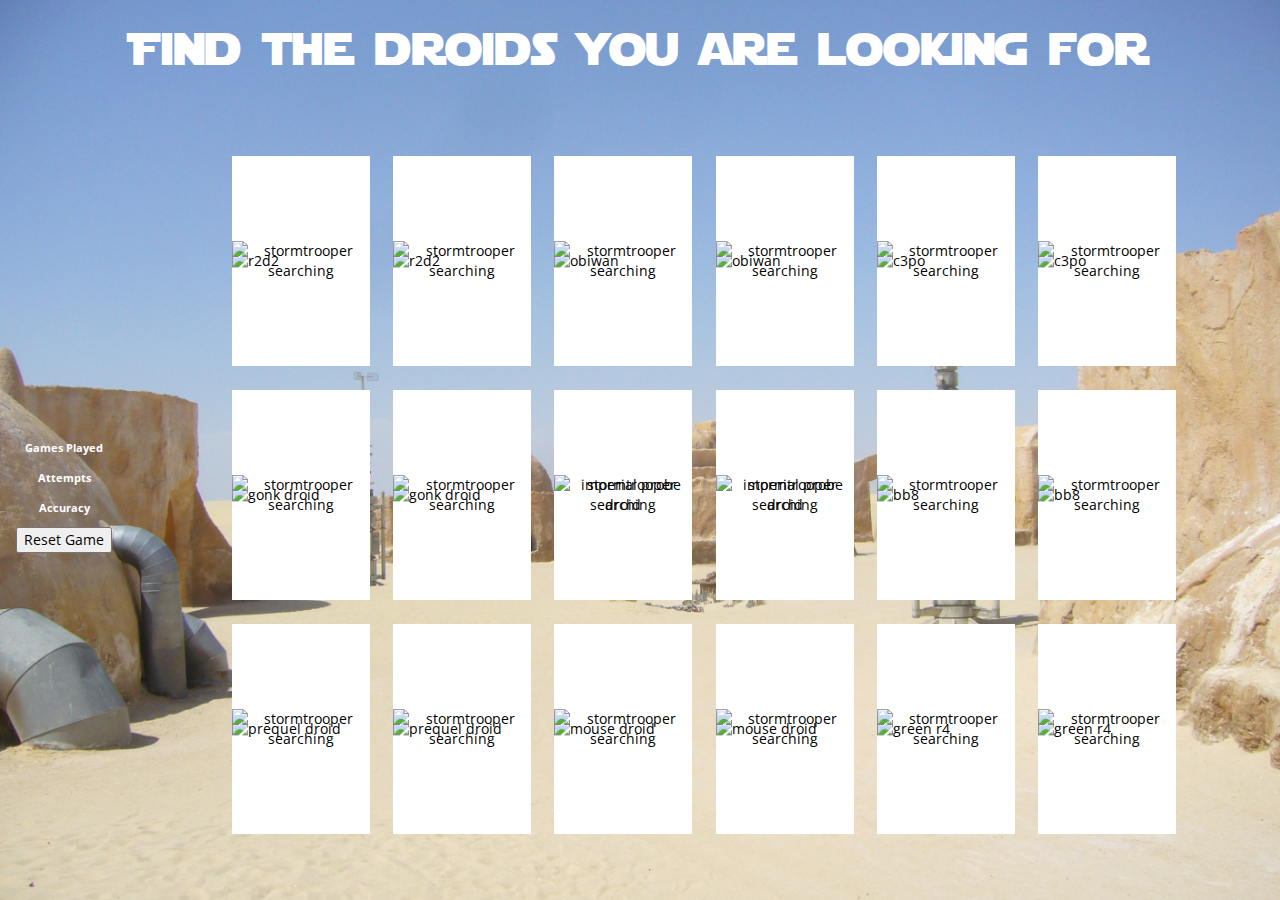
==== index.html @ 2220a3ec "Memory Match v0.5 - Taylor Sturtz" ====
<!DOCTYPE html>
<html lang="en">
<head>
    <meta charset="UTF-8">
    <title>Memory Match Game</title>
    <link rel="stylesheet" type="text/css" href="https://maxcdn.bootstrapcdn.com/bootstrap/3.3.7/css/bootstrap.min.css">
    <link href="https://fonts.googleapis.com/css?family=Open+Sans" rel="stylesheet">
    <link rel="stylesheet" type="text/css" href="style.css">
    <script type="text/javascript" src="https://code.jquery.com/jquery-2.1.4.min.js"></script>
    <script type="text/javascript" src="main.js"></script>
</head>
<body>
<header id="header_container">
    <!-- add logo <img> -->
    <h1>Find the droids you are looking for</h1>
</header>
<div id="middle_container">
    <div id="stats_container">
        <div class="stats_inner">
            <div class="games-played"></div>
            <p class="label">Games Played</p>
            <p class="value"></p>
            <div class="attempts"></div>
            <p class="label">Attempts</p>
            <p class="value"></p>
            <div class="accuracy"></div>
            <p class="label">Accuracy</p>
            <p class="value"></p>
            <button class="reset">Reset Game</button>
        </div>
    </div>
    <div id="game-area">
        <div class="game_inner">
            <div class="row">
                <div class="card col-md-2">
                    <div class="front">
                        <img src="https://images-na.ssl-images-amazon.com/images/I/411X3hGkeaL._SY300_.jpg" alt="r2d2">
                    </div>
                    <div class="back">
                        <img src="http://i.imgur.com/Ox2dFcH.jpg" alt="stormtrooper searching">
                    </div>
                </div>
                <div class="card col-md-2">
                    <div class="front">
                        <img src="https://images-na.ssl-images-amazon.com/images/I/411X3hGkeaL._SY300_.jpg" alt="r2d2">
                    </div>
                    <div class="back">
                        <img src="http://i.imgur.com/Ox2dFcH.jpg" alt="stormtrooper searching">
                    </div>
                </div>
                <div class="card col-md-2">
                    <div class="front">
                        <img src="https://s-media-cache-ak0.pinimg.com/564x/8a/db/3f/8adb3fb7f97b05371256bba58ebbde14.jpg"
                             alt="obiwan">
                    </div>
                    <div class="back">
                        <img src="http://i.imgur.com/Ox2dFcH.jpg" alt="stormtrooper searching">
                    </div>
                </div>
                <div class="card col-md-2">
                    <div class="front">
                        <img src="https://s-media-cache-ak0.pinimg.com/564x/8a/db/3f/8adb3fb7f97b05371256bba58ebbde14.jpg"
                             alt="obiwan">
                    </div>
                    <div class="back">
                        <img src="http://i.imgur.com/Ox2dFcH.jpg" alt="stormtrooper searching">
                    </div>
                </div>
                <div class="card col-md-2">
                    <div class="front">
                        <img src="https://static1.squarespace.com/static/55bdd8e1e4b003dc5b7da717/5628c641e4b0629aedbd315b/5628c646e4b02a1b09bf0d2f/1445512774751/C-3PO-See-Threepio_68fe125c.jpeg?format=300w"
                             alt="c3po">
                    </div>
                    <div class="back">
                        <img src="http://i.imgur.com/Ox2dFcH.jpg" alt="stormtrooper searching">
                    </div>
                </div>
                <div class="card col-md-2">
                    <div class="front">
                        <img src="https://static1.squarespace.com/static/55bdd8e1e4b003dc5b7da717/5628c641e4b0629aedbd315b/5628c646e4b02a1b09bf0d2f/1445512774751/C-3PO-See-Threepio_68fe125c.jpeg?format=300w"
                             alt="c3po">
                    </div>
                    <div class="back">
                        <img src="http://i.imgur.com/Ox2dFcH.jpg" alt="stormtrooper searching">
                    </div>
                </div>
            </div>
            <div class="row">
                <div class="card col-md-2">
                    <div class="front">
                        <img src="https://s-media-cache-ak0.pinimg.com/564x/f5/a6/d5/f5a6d59d715b1e416d41d5a17040e553.jpg"
                             alt="gonk droid">
                    </div>
                    <div class="back">
                        <img src="http://i.imgur.com/Ox2dFcH.jpg" alt="stormtrooper searching">
                    </div>
                </div>
                <div class="card col-md-2">
                    <div class="front">
                        <img src="https://s-media-cache-ak0.pinimg.com/564x/f5/a6/d5/f5a6d59d715b1e416d41d5a17040e553.jpg"
                             alt="gonk droid">
                    </div>
                    <div class="back">
                        <img src="http://i.imgur.com/Ox2dFcH.jpg" alt="stormtrooper searching">
                    </div>
                </div>
                <div class="card col-md-2">
                    <div class="front">
                        <img src="http://i.imgur.com/QhLHu0z.jpg" alt="imperial probe droid">
                    </div>
                    <div class="back">
                        <img src="http://i.imgur.com/Ox2dFcH.jpg" alt="stormtrooper searching">
                    </div>
                </div>
                <div class="card col-md-2">
                    <div class="front">
                        <img src="http://i.imgur.com/QhLHu0z.jpg" alt="imperial probe droid">
                    </div>
                    <div class="back">
                        <img src="http://i.imgur.com/Ox2dFcH.jpg" alt="stormtrooper searching">
                    </div>
                </div>
                <div class="card col-md-2">
                    <div class="front">
                        <img src="http://www.absolutehobbyz.com/thumbnail.asp?file=assets/images/obxr001usa.jpg&maxx=300&maxy=0"
                             alt="bb8">
                    </div>
                    <div class="back">
                        <img src="http://i.imgur.com/Ox2dFcH.jpg" alt="stormtrooper searching">
                    </div>
                </div>
                <div class="card col-md-2">
                    <div class="front">
                        <img src="http://www.absolutehobbyz.com/thumbnail.asp?file=assets/images/obxr001usa.jpg&maxx=300&maxy=0"
                             alt="bb8">
                    </div>
                    <div class="back">
                        <img src="http://i.imgur.com/Ox2dFcH.jpg" alt="stormtrooper searching">
                    </div>
                </div>
            </div>
            <div class="row">
                <div class="card col-md-2">
                    <div class="front">
                        <img src="http://orig08.deviantart.net/8440/f/2012/080/b/c/profile_picture_by_cw_b1_droid-d4tijnk.jpg"
                             alt="prequel droid">
                    </div>
                    <div class="back">
                        <img src="http://i.imgur.com/Ox2dFcH.jpg" alt="stormtrooper searching">
                    </div>
                </div>
                <div class="card col-md-2">
                    <div class="front">
                        <img src="http://orig08.deviantart.net/8440/f/2012/080/b/c/profile_picture_by_cw_b1_droid-d4tijnk.jpg"
                             alt="prequel droid">
                    </div>
                    <div class="back">
                        <img src="http://i.imgur.com/Ox2dFcH.jpg" alt="stormtrooper searching">
                    </div>
                </div>
                <div class="card col-md-2">
                    <div class="front">
                        <img src="http://3dsmolier.com/media/cache/a6/69/a669febde530392f3767698682fe7a8d.jpg"
                             alt="mouse droid">
                    </div>
                    <div class="back">
                        <img src="http://i.imgur.com/Ox2dFcH.jpg" alt="stormtrooper searching">
                    </div>
                </div>
                <div class="card col-md-2">
                    <div class="front">
                        <img src="http://3dsmolier.com/media/cache/a6/69/a669febde530392f3767698682fe7a8d.jpg"
                             alt="mouse droid">
                    </div>
                    <div class="back">
                        <img src="http://i.imgur.com/Ox2dFcH.jpg" alt="stormtrooper searching">
                    </div>
                </div>
                <div class="card col-md-2">
                    <div class="front">
                        <img src="https://duckduckgo.com/i/35ae1b25.jpg" alt="green r4">
                    </div>
                    <div class="back">
                        <img src="http://i.imgur.com/Ox2dFcH.jpg" alt="stormtrooper searching">
                    </div>
                </div>
                <div class="card col-md-2">
                    <div class="front">
                        <img src="https://duckduckgo.com/i/35ae1b25.jpg" alt="green r4">
                    </div>
                    <div class="back">
                        <img src="http://i.imgur.com/Ox2dFcH.jpg" alt="stormtrooper searching">
                    </div>
                </div>
            </div>
        </div>
    </div>
</div>
</body>
</html>
---- style.css ----
@font-face {
    font-family: 'Starjedi';
    src: url('Starjedi.ttf')
}

body {
    background: url(images/tatooine.jpg) no-repeat center top;
    background-size: cover;
    color: black;
    margin: 0;
    font-family: 'Open Sans', sans-serif;
}

a {
    text-decoration: none;
    color: #710800;
    font-weight: bolder;
}

header {
    position: relative;
    top: 0;
    left: 0;
    width: 100%;
    height: 10vh;
    display: table;
}

header h1 {
    display: table-cell;
    vertical-align: middle;
    text-align: center;
    font-family: 'Starjedi',sans-serif;
    margin: 0;
    color: white;
    font-size: 5vh;
}

#middle_container {
    height: 90vh;
    display: flex;
    justify-content: center;
    width: 100%;
}

#stats_container {
    width: 10%;
    height: 100%;
    display: table;
}

.stats_inner {
    display: table-cell;
    vertical-align: middle;
    text-align: center;
}

#game-area {
    width: 90%;
    height: 100%;
    display: table;
}

.game_inner {
    display: table-cell;
    vertical-align: middle;
    text-align: center;
}

.card {
    height: 90%;
    width: 12%;
    background-color: white;
    display: inline-block;
    margin: 20px 1%;
}

.back, .front {
    position: absolute;
    top: 50%;
    left: 0;
    transform: translateY(-50%);
}

.back img, .front img {
    width: 100%;
}

.row {
    width: 100%;
    display: flex;
    justify-content: center;
    align-items: center;
    height: 26vh;
    margin: 0;
}

.about-wrapper {
    width: 500px;
    height: 500px;
    position: relative;
    margin: 50px auto 0;
}

.profile-image {
    background: url(images/me-hike-grandcanyon-circle.png) no-repeat center center;
    background-size: 30%;
    height: 30%;
    margin: 30px auto 20px;
}

li {
    list-style: none;
    font-size: 2vh;
    font-weight: bold;
}

ul {
    font-size: 2.2vh;
    padding: 0;
}

p {
    clear: both;
    font-size: 2vh;
}

.about-wrapper > h2, .about-wrapper > h3, .about-wrapper > p, .about-wrapper > ul {
    text-align: center;
}

h3 {
    font-size: 2.5vh;
}
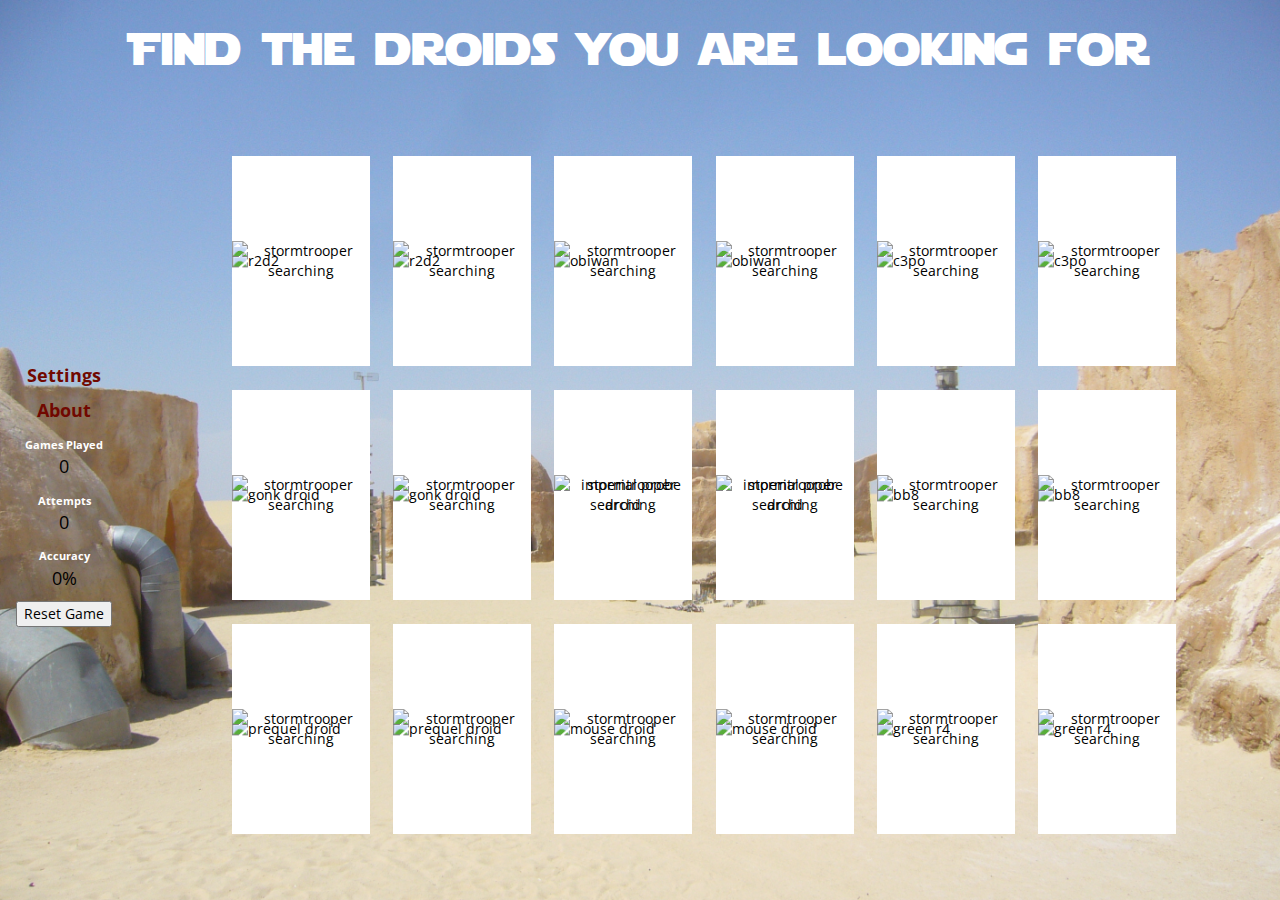
==== commit 0f610101: "Merge pull request #3 from tsturtz/version1.0" ====
--- a/index.html
+++ b/index.html
@@ -17,15 +17,22 @@
 <div id="middle_container">
     <div id="stats_container">
         <div class="stats_inner">
-            <div class="games-played"></div>
-            <p class="label">Games Played</p>
-            <p class="value"></p>
-            <div class="attempts"></div>
-            <p class="label">Attempts</p>
-            <p class="value"></p>
-            <div class="accuracy"></div>
-            <p class="label">Accuracy</p>
-            <p class="value"></p>
+            <div class="game_info">
+                <p><a href="#">Settings</a></p>
+                <p><a href="about.html">About</a></p>
+            </div>
+            <div class="games-played">
+                <p class="label">Games Played</p>
+                <p class="value"></p>
+            </div>
+            <div class="attempts">
+                <p class="label">Attempts</p>
+                <p class="value"></p>
+            </div>
+            <div class="accuracy">
+                <p class="label">Accuracy</p>
+                <p class="value"></p>
+            </div>
             <button class="reset">Reset Game</button>
         </div>
     </div>
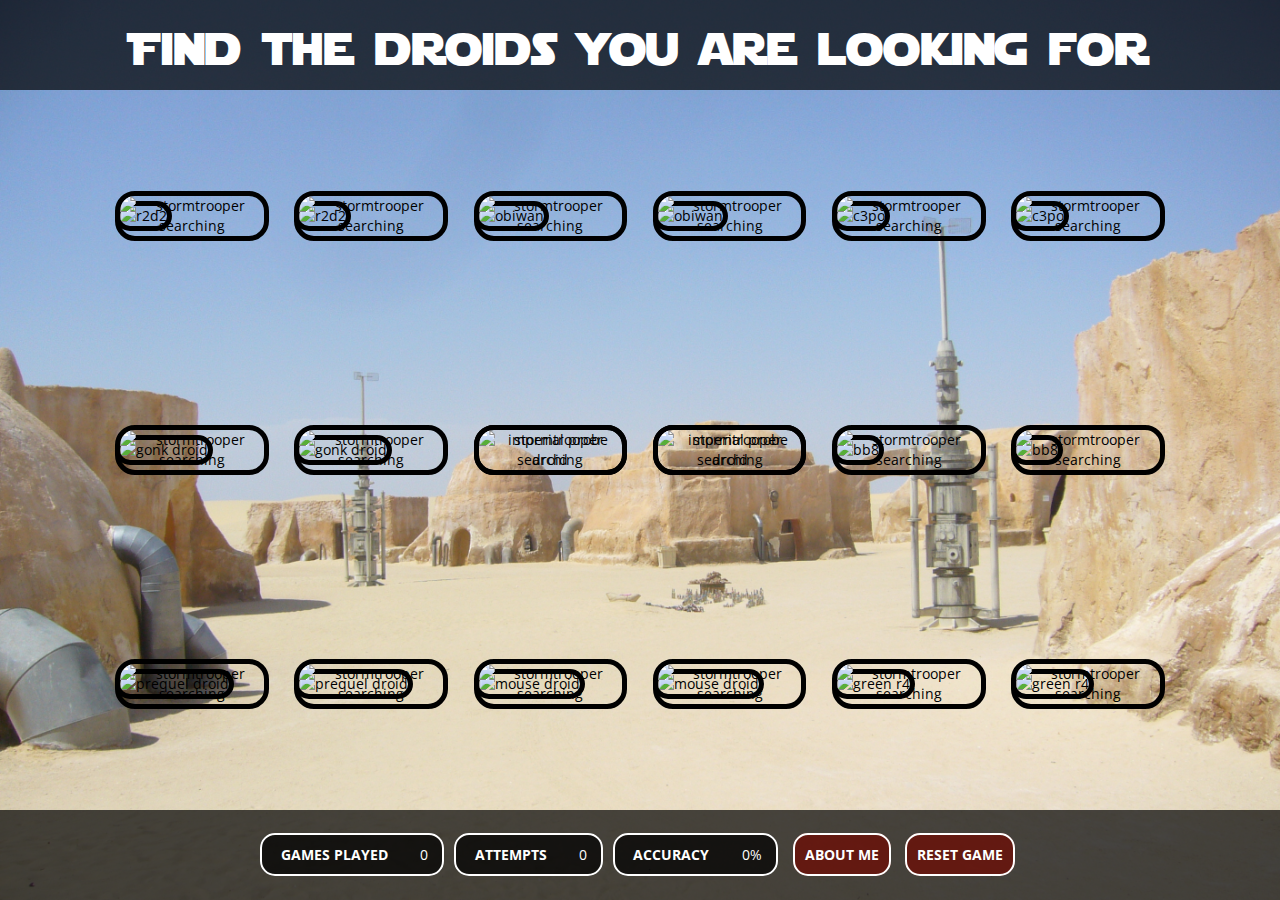
==== commit fc5b0f0e: "Added a bunch of CSS, fixed NaN at 0, win screen with reset button, link back from about page" ====
--- a/index.html
+++ b/index.html
@@ -15,27 +15,6 @@
     <h1>Find the droids you are looking for</h1>
 </header>
 <div id="middle_container">
-    <div id="stats_container">
-        <div class="stats_inner">
-            <div class="game_info">
-                <p><a href="#">Settings</a></p>
-                <p><a href="about.html">About</a></p>
-            </div>
-            <div class="games-played">
-                <p class="label">Games Played</p>
-                <p class="value"></p>
-            </div>
-            <div class="attempts">
-                <p class="label">Attempts</p>
-                <p class="value"></p>
-            </div>
-            <div class="accuracy">
-                <p class="label">Accuracy</p>
-                <p class="value"></p>
-            </div>
-            <button class="reset">Reset Game</button>
-        </div>
-    </div>
     <div id="game-area">
         <div class="game_inner">
             <div class="row">
@@ -201,6 +180,25 @@
                 </div>
             </div>
         </div>
+    </div>
+</div>
+<div id="stats_container">
+    <div class="stats_inner">
+        <div class="games-played">
+            <p class="label">Games Played</p>
+            <p class="value"></p>
+        </div>
+        <div class="attempts">
+            <p class="label">Attempts</p>
+            <p class="value"></p>
+        </div>
+        <div class="accuracy">
+            <p class="label">Accuracy</p>
+            <p class="value"></p>
+        </div>
+        <!--<p><a href="#">Settings</a></p>-->
+        <a class="game_info" href="about.html">About Me</a>
+        <a class="reset">Reset Game</a>
     </div>
 </div>
 </body>
--- a/style.css
+++ b/style.css
@@ -11,11 +11,7 @@
     font-family: 'Open Sans', sans-serif;
 }
 
-a {
-    text-decoration: none;
-    color: #710800;
-    font-weight: bolder;
-}
+/* Header */
 
 header {
     position: relative;
@@ -24,6 +20,7 @@
     width: 100%;
     height: 10vh;
     display: table;
+    background-color: rgba(0, 0, 0, 0.7);
 }
 
 header h1 {
@@ -36,27 +33,17 @@
     font-size: 5vh;
 }
 
+/* Game Area */
+
 #middle_container {
-    height: 90vh;
+    height: 80vh;
     display: flex;
     justify-content: center;
     width: 100%;
 }
 
-#stats_container {
-    width: 10%;
-    height: 100%;
-    display: table;
-}
-
-.stats_inner {
-    display: table-cell;
-    vertical-align: middle;
-    text-align: center;
-}
-
 #game-area {
-    width: 90%;
+    width: 100%;
     height: 100%;
     display: table;
 }
@@ -70,7 +57,6 @@
 .card {
     height: 90%;
     width: 12%;
-    background-color: white;
     display: inline-block;
     margin: 20px 1%;
 }
@@ -84,6 +70,8 @@
 
 .back img, .front img {
     width: 100%;
+    border: 5px solid black;
+    border-radius: 20px;
 }
 
 .row {
@@ -94,6 +82,86 @@
     height: 26vh;
     margin: 0;
 }
+
+.game_inner .win-screen {
+    position: absolute;
+    top: 0;
+    left: 0;
+    background-color: rgba(255,255,255,.7);
+    width: 100%;
+    height: 100%;
+    margin: 0;
+    transition: 2s;
+}
+
+.game_inner .win-screen h1 {
+    position: absolute;
+    top: 40%;
+    left: 50%;
+    transform: translate(-50%,-50%);
+    color: #710800;
+    text-transform: uppercase;
+    font-size: 60px;
+}
+
+.game_inner .win-screen .reset {
+    position: absolute;
+    top: 55%;
+    left: 50%;
+    transform: translate(-50%,-50%);
+}
+
+/* Stats and Reset */
+
+#stats_container {
+    width: 100%;
+    height: 10vh;
+    display: table;
+    background-color: rgba(0, 0, 0, 0.7);
+}
+
+.stats_inner {
+    text-align: center;
+    vertical-align: middle;
+    display: table-cell;
+}
+
+.games-played, .attempts, .accuracy {
+    display: inline;
+    padding: 10px 0;
+    margin: 5px 10px 5px 0;
+    border: 2px solid #fff;
+    border-radius: 15px;
+    background-color: rgba(0,0,0,.7);
+}
+
+.stats_inner p {
+    display: inline;
+    color: #fff;
+    text-transform: uppercase;
+    margin: 0 10px;
+    font-size: 14px;
+}
+
+a {
+    padding: 10px;
+    margin: 5px;
+    border: 2px solid #fff;
+    background-color: rgba(113, 8, 0, 0.7);
+    color: #fff;
+    border-radius: 15px;
+    font-weight: bold;
+    text-decoration: none !important;
+    cursor: pointer;
+    text-transform: uppercase;
+}
+
+a:hover {
+    background-color: #fff;
+    color: #710800;
+}
+
+/* About Page */
 
 .about-wrapper {
     width: 500px;
@@ -109,18 +177,18 @@
     margin: 30px auto 20px;
 }
 
-li {
+.about-wrapper li {
     list-style: none;
     font-size: 2vh;
     font-weight: bold;
 }
 
-ul {
+.about-wrapper ul {
     font-size: 2.2vh;
     padding: 0;
 }
 
-p {
+.about-wrapper p {
     clear: both;
     font-size: 2vh;
 }
@@ -129,6 +197,7 @@
     text-align: center;
 }
 
-h3 {
+.about-wrapper h3 {
     font-size: 2.5vh;
+    margin: 30px 0;
 }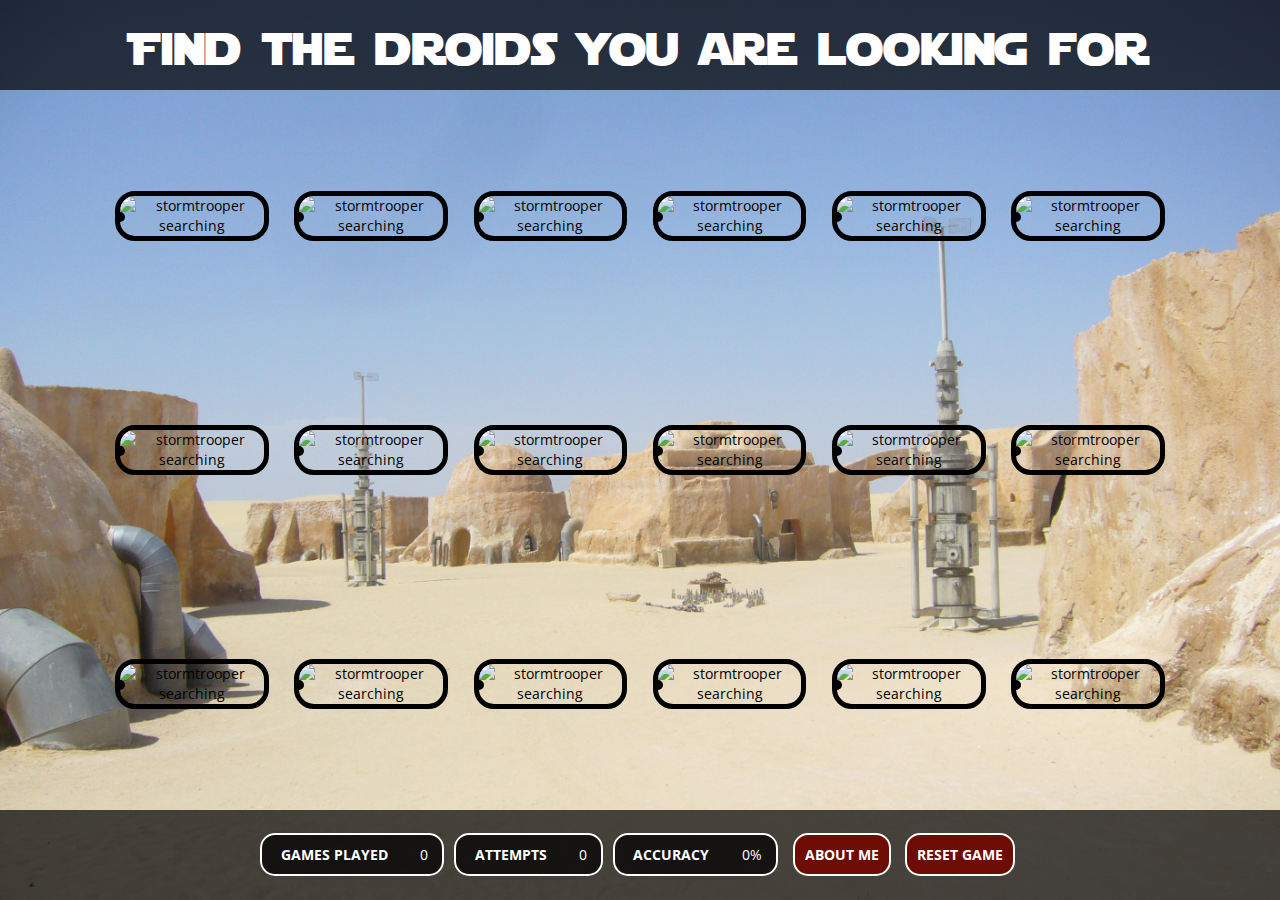
==== commit 893137f6: "Random images code added" ====
--- a/index.html
+++ b/index.html
@@ -20,7 +20,7 @@
             <div class="row">
                 <div class="card col-md-2">
                     <div class="front">
-                        <img src="https://images-na.ssl-images-amazon.com/images/I/411X3hGkeaL._SY300_.jpg" alt="r2d2">
+                        <img>
                     </div>
                     <div class="back">
                         <img src="http://i.imgur.com/Ox2dFcH.jpg" alt="stormtrooper searching">
@@ -28,7 +28,7 @@
                 </div>
                 <div class="card col-md-2">
                     <div class="front">
-                        <img src="https://images-na.ssl-images-amazon.com/images/I/411X3hGkeaL._SY300_.jpg" alt="r2d2">
+                        <img>
                     </div>
                     <div class="back">
                         <img src="http://i.imgur.com/Ox2dFcH.jpg" alt="stormtrooper searching">
@@ -36,8 +36,7 @@
                 </div>
                 <div class="card col-md-2">
                     <div class="front">
-                        <img src="https://s-media-cache-ak0.pinimg.com/564x/8a/db/3f/8adb3fb7f97b05371256bba58ebbde14.jpg"
-                             alt="obiwan">
+                        <img>
                     </div>
                     <div class="back">
                         <img src="http://i.imgur.com/Ox2dFcH.jpg" alt="stormtrooper searching">
@@ -45,8 +44,7 @@
                 </div>
                 <div class="card col-md-2">
                     <div class="front">
-                        <img src="https://s-media-cache-ak0.pinimg.com/564x/8a/db/3f/8adb3fb7f97b05371256bba58ebbde14.jpg"
-                             alt="obiwan">
+                        <img>
                     </div>
                     <div class="back">
                         <img src="http://i.imgur.com/Ox2dFcH.jpg" alt="stormtrooper searching">
@@ -54,8 +52,7 @@
                 </div>
                 <div class="card col-md-2">
                     <div class="front">
-                        <img src="https://static1.squarespace.com/static/55bdd8e1e4b003dc5b7da717/5628c641e4b0629aedbd315b/5628c646e4b02a1b09bf0d2f/1445512774751/C-3PO-See-Threepio_68fe125c.jpeg?format=300w"
-                             alt="c3po">
+                        <img>
                     </div>
                     <div class="back">
                         <img src="http://i.imgur.com/Ox2dFcH.jpg" alt="stormtrooper searching">
@@ -63,8 +60,7 @@
                 </div>
                 <div class="card col-md-2">
                     <div class="front">
-                        <img src="https://static1.squarespace.com/static/55bdd8e1e4b003dc5b7da717/5628c641e4b0629aedbd315b/5628c646e4b02a1b09bf0d2f/1445512774751/C-3PO-See-Threepio_68fe125c.jpeg?format=300w"
-                             alt="c3po">
+                        <img>
                     </div>
                     <div class="back">
                         <img src="http://i.imgur.com/Ox2dFcH.jpg" alt="stormtrooper searching">
@@ -74,8 +70,7 @@
             <div class="row">
                 <div class="card col-md-2">
                     <div class="front">
-                        <img src="https://s-media-cache-ak0.pinimg.com/564x/f5/a6/d5/f5a6d59d715b1e416d41d5a17040e553.jpg"
-                             alt="gonk droid">
+                        <img>
                     </div>
                     <div class="back">
                         <img src="http://i.imgur.com/Ox2dFcH.jpg" alt="stormtrooper searching">
@@ -83,8 +78,7 @@
                 </div>
                 <div class="card col-md-2">
                     <div class="front">
-                        <img src="https://s-media-cache-ak0.pinimg.com/564x/f5/a6/d5/f5a6d59d715b1e416d41d5a17040e553.jpg"
-                             alt="gonk droid">
+                        <img>
                     </div>
                     <div class="back">
                         <img src="http://i.imgur.com/Ox2dFcH.jpg" alt="stormtrooper searching">
@@ -92,7 +86,7 @@
                 </div>
                 <div class="card col-md-2">
                     <div class="front">
-                        <img src="http://i.imgur.com/QhLHu0z.jpg" alt="imperial probe droid">
+                        <img>
                     </div>
                     <div class="back">
                         <img src="http://i.imgur.com/Ox2dFcH.jpg" alt="stormtrooper searching">
@@ -100,7 +94,7 @@
                 </div>
                 <div class="card col-md-2">
                     <div class="front">
-                        <img src="http://i.imgur.com/QhLHu0z.jpg" alt="imperial probe droid">
+                        <img>
                     </div>
                     <div class="back">
                         <img src="http://i.imgur.com/Ox2dFcH.jpg" alt="stormtrooper searching">
@@ -108,8 +102,7 @@
                 </div>
                 <div class="card col-md-2">
                     <div class="front">
-                        <img src="http://www.absolutehobbyz.com/thumbnail.asp?file=assets/images/obxr001usa.jpg&maxx=300&maxy=0"
-                             alt="bb8">
+                        <img>
                     </div>
                     <div class="back">
                         <img src="http://i.imgur.com/Ox2dFcH.jpg" alt="stormtrooper searching">
@@ -117,8 +110,7 @@
                 </div>
                 <div class="card col-md-2">
                     <div class="front">
-                        <img src="http://www.absolutehobbyz.com/thumbnail.asp?file=assets/images/obxr001usa.jpg&maxx=300&maxy=0"
-                             alt="bb8">
+                        <img>
                     </div>
                     <div class="back">
                         <img src="http://i.imgur.com/Ox2dFcH.jpg" alt="stormtrooper searching">
@@ -128,8 +120,7 @@
             <div class="row">
                 <div class="card col-md-2">
                     <div class="front">
-                        <img src="http://orig08.deviantart.net/8440/f/2012/080/b/c/profile_picture_by_cw_b1_droid-d4tijnk.jpg"
-                             alt="prequel droid">
+                        <img>
                     </div>
                     <div class="back">
                         <img src="http://i.imgur.com/Ox2dFcH.jpg" alt="stormtrooper searching">
@@ -137,8 +128,7 @@
                 </div>
                 <div class="card col-md-2">
                     <div class="front">
-                        <img src="http://orig08.deviantart.net/8440/f/2012/080/b/c/profile_picture_by_cw_b1_droid-d4tijnk.jpg"
-                             alt="prequel droid">
+                        <img>
                     </div>
                     <div class="back">
                         <img src="http://i.imgur.com/Ox2dFcH.jpg" alt="stormtrooper searching">
@@ -146,8 +136,7 @@
                 </div>
                 <div class="card col-md-2">
                     <div class="front">
-                        <img src="http://3dsmolier.com/media/cache/a6/69/a669febde530392f3767698682fe7a8d.jpg"
-                             alt="mouse droid">
+                        <img>
                     </div>
                     <div class="back">
                         <img src="http://i.imgur.com/Ox2dFcH.jpg" alt="stormtrooper searching">
@@ -155,8 +144,7 @@
                 </div>
                 <div class="card col-md-2">
                     <div class="front">
-                        <img src="http://3dsmolier.com/media/cache/a6/69/a669febde530392f3767698682fe7a8d.jpg"
-                             alt="mouse droid">
+                        <img>
                     </div>
                     <div class="back">
                         <img src="http://i.imgur.com/Ox2dFcH.jpg" alt="stormtrooper searching">
@@ -164,7 +152,7 @@
                 </div>
                 <div class="card col-md-2">
                     <div class="front">
-                        <img src="https://duckduckgo.com/i/35ae1b25.jpg" alt="green r4">
+                        <img>
                     </div>
                     <div class="back">
                         <img src="http://i.imgur.com/Ox2dFcH.jpg" alt="stormtrooper searching">
@@ -172,7 +160,7 @@
                 </div>
                 <div class="card col-md-2">
                     <div class="front">
-                        <img src="https://duckduckgo.com/i/35ae1b25.jpg" alt="green r4">
+                        <img>
                     </div>
                     <div class="back">
                         <img src="http://i.imgur.com/Ox2dFcH.jpg" alt="stormtrooper searching">
--- a/style.css
+++ b/style.css
@@ -91,7 +91,6 @@
     width: 100%;
     height: 100%;
     margin: 0;
-    transition: 2s;
 }
 
 .game_inner .win-screen h1 {
@@ -147,7 +146,7 @@
     padding: 10px;
     margin: 5px;
     border: 2px solid #fff;
-    background-color: rgba(113, 8, 0, 0.7);
+    background-color: rgba(113, 8, 0, 0.9);
     color: #fff;
     border-radius: 15px;
     font-weight: bold;
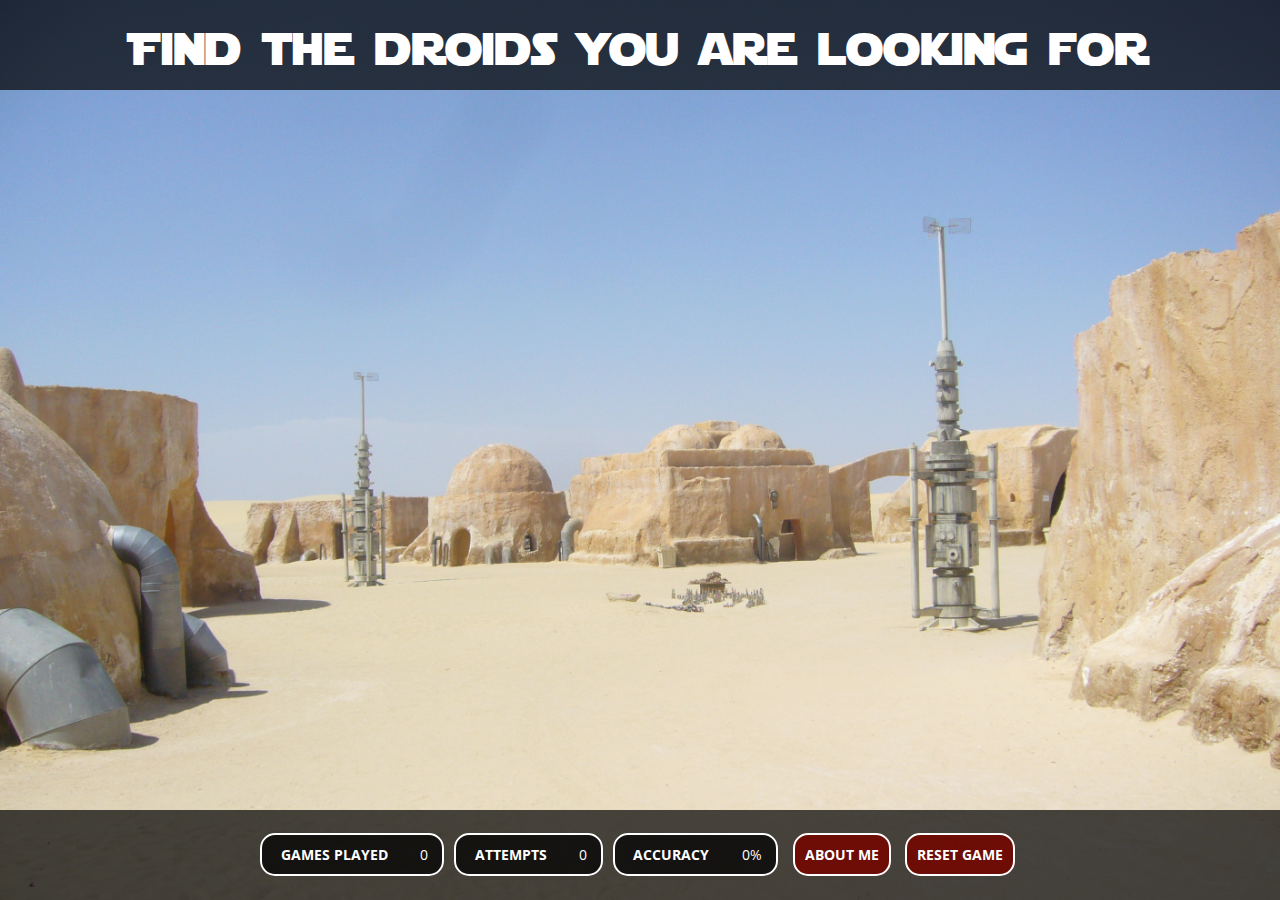
==== commit b9406b91: "FAILED FAST - first attempt at a functional loop" ====
--- a/index.html
+++ b/index.html
@@ -17,7 +17,10 @@
 <div id="middle_container">
     <div id="game-area">
         <div class="game_inner">
-            <div class="row">
+            <div class="row"></div>
+            <div class="row"></div>
+            <div class="row"></div>
+                <!--
                 <div class="card col-md-2">
                     <div class="front">
                         <img>
@@ -166,7 +169,7 @@
                         <img src="http://i.imgur.com/Ox2dFcH.jpg" alt="stormtrooper searching">
                     </div>
                 </div>
-            </div>
+            </div>-->
         </div>
     </div>
 </div>
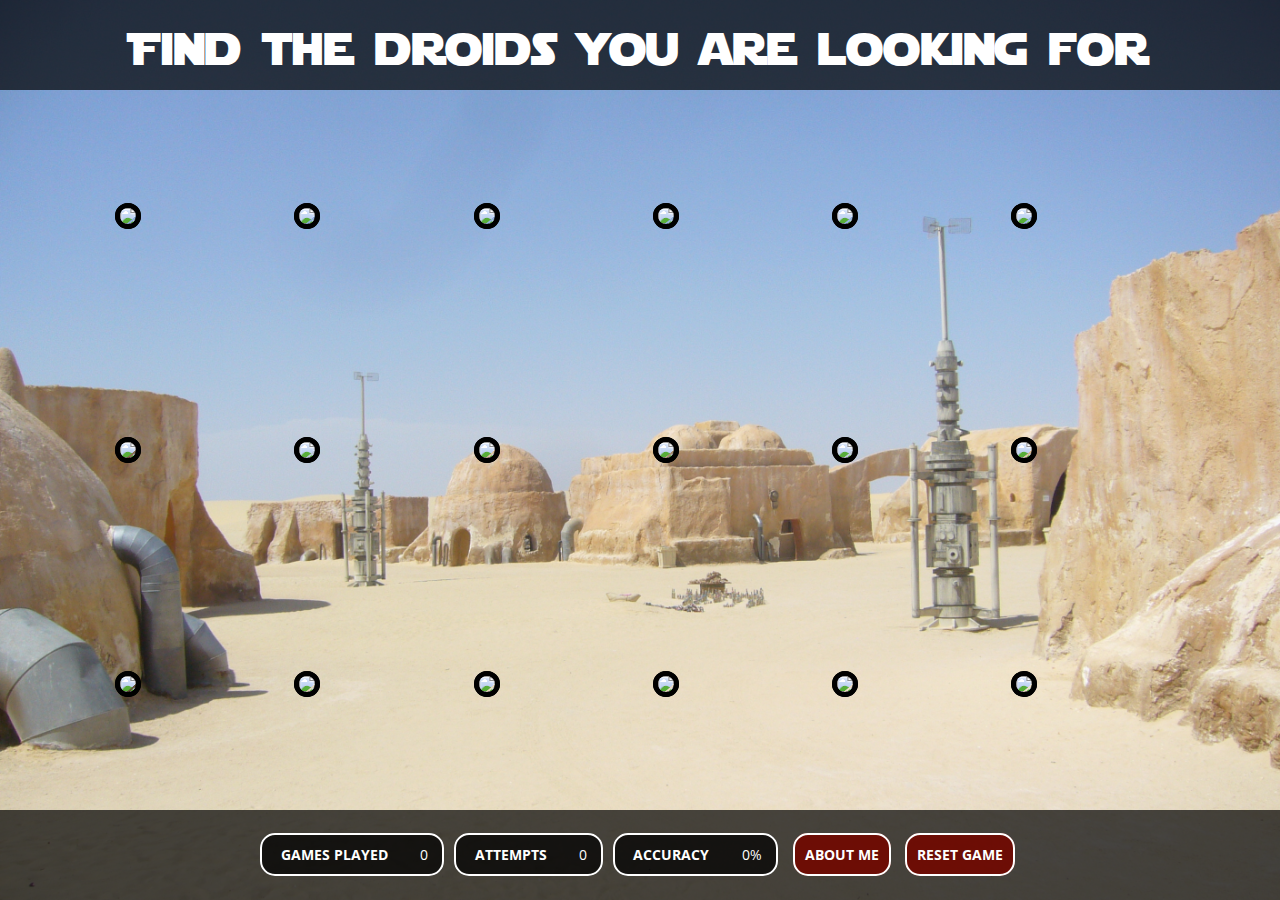
==== commit b031c6c3: "Dynamically added cards but there are problems still" ====
--- a/index.html
+++ b/index.html
@@ -17,9 +17,9 @@
 <div id="middle_container">
     <div id="game-area">
         <div class="game_inner">
-            <div class="row"></div>
-            <div class="row"></div>
-            <div class="row"></div>
+            <div class="row row_one"></div>
+            <div class="row row_two"></div>
+            <div class="row row_three"></div>
                 <!--
                 <div class="card col-md-2">
                     <div class="front">
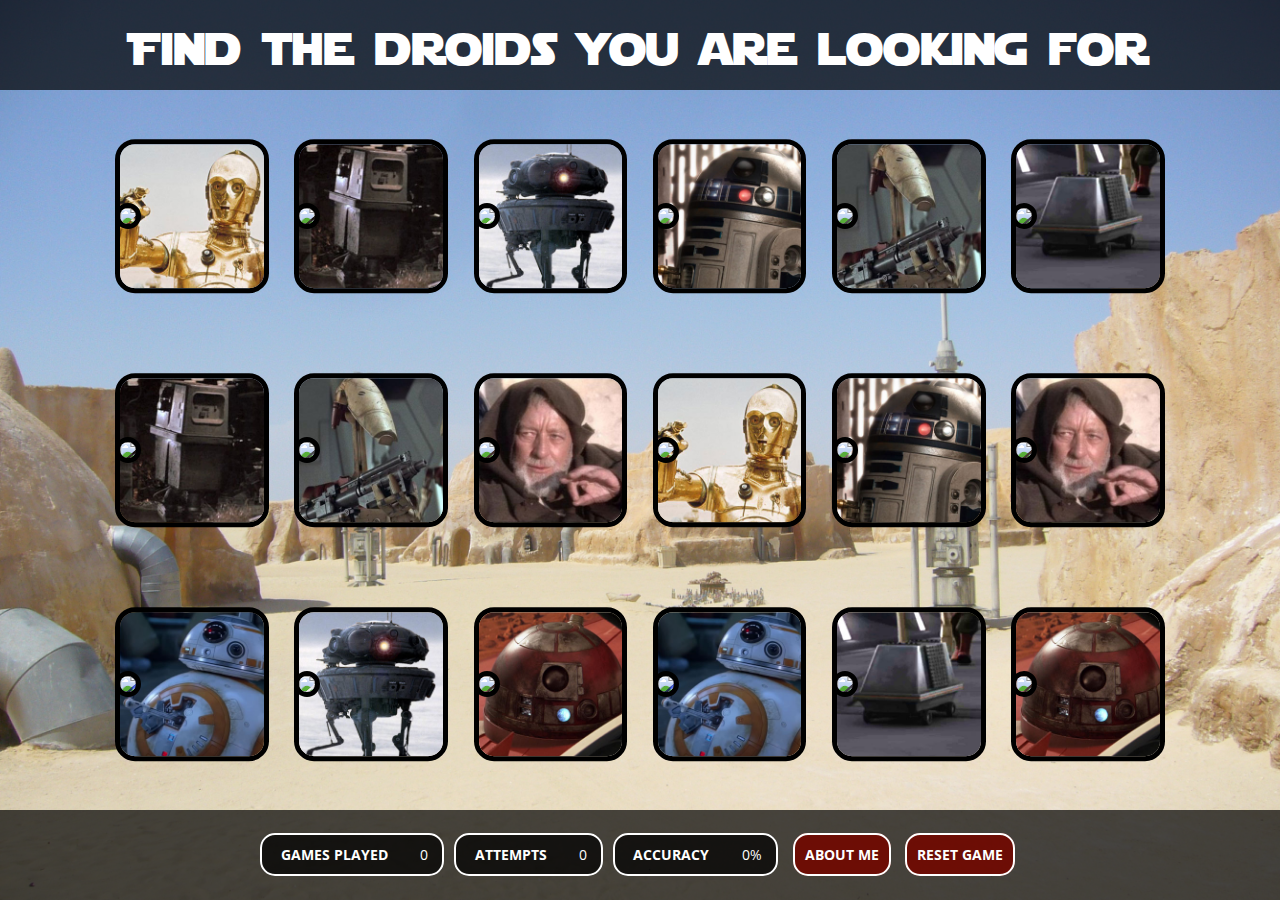
==== commit 1dc2a61e: "Added new images, removed commented out stuff, minor edits" ====
--- a/index.html
+++ b/index.html
@@ -11,165 +11,14 @@
 </head>
 <body>
 <header id="header_container">
-    <!-- add logo <img> -->
     <h1>Find the droids you are looking for</h1>
 </header>
 <div id="middle_container">
     <div id="game-area">
         <div class="game_inner">
-            <div class="row row_one"></div>
-            <div class="row row_two"></div>
-            <div class="row row_three"></div>
-                <!--
-                <div class="card col-md-2">
-                    <div class="front">
-                        <img>
-                    </div>
-                    <div class="back">
-                        <img src="http://i.imgur.com/Ox2dFcH.jpg" alt="stormtrooper searching">
-                    </div>
-                </div>
-                <div class="card col-md-2">
-                    <div class="front">
-                        <img>
-                    </div>
-                    <div class="back">
-                        <img src="http://i.imgur.com/Ox2dFcH.jpg" alt="stormtrooper searching">
-                    </div>
-                </div>
-                <div class="card col-md-2">
-                    <div class="front">
-                        <img>
-                    </div>
-                    <div class="back">
-                        <img src="http://i.imgur.com/Ox2dFcH.jpg" alt="stormtrooper searching">
-                    </div>
-                </div>
-                <div class="card col-md-2">
-                    <div class="front">
-                        <img>
-                    </div>
-                    <div class="back">
-                        <img src="http://i.imgur.com/Ox2dFcH.jpg" alt="stormtrooper searching">
-                    </div>
-                </div>
-                <div class="card col-md-2">
-                    <div class="front">
-                        <img>
-                    </div>
-                    <div class="back">
-                        <img src="http://i.imgur.com/Ox2dFcH.jpg" alt="stormtrooper searching">
-                    </div>
-                </div>
-                <div class="card col-md-2">
-                    <div class="front">
-                        <img>
-                    </div>
-                    <div class="back">
-                        <img src="http://i.imgur.com/Ox2dFcH.jpg" alt="stormtrooper searching">
-                    </div>
-                </div>
-            </div>
-            <div class="row">
-                <div class="card col-md-2">
-                    <div class="front">
-                        <img>
-                    </div>
-                    <div class="back">
-                        <img src="http://i.imgur.com/Ox2dFcH.jpg" alt="stormtrooper searching">
-                    </div>
-                </div>
-                <div class="card col-md-2">
-                    <div class="front">
-                        <img>
-                    </div>
-                    <div class="back">
-                        <img src="http://i.imgur.com/Ox2dFcH.jpg" alt="stormtrooper searching">
-                    </div>
-                </div>
-                <div class="card col-md-2">
-                    <div class="front">
-                        <img>
-                    </div>
-                    <div class="back">
-                        <img src="http://i.imgur.com/Ox2dFcH.jpg" alt="stormtrooper searching">
-                    </div>
-                </div>
-                <div class="card col-md-2">
-                    <div class="front">
-                        <img>
-                    </div>
-                    <div class="back">
-                        <img src="http://i.imgur.com/Ox2dFcH.jpg" alt="stormtrooper searching">
-                    </div>
-                </div>
-                <div class="card col-md-2">
-                    <div class="front">
-                        <img>
-                    </div>
-                    <div class="back">
-                        <img src="http://i.imgur.com/Ox2dFcH.jpg" alt="stormtrooper searching">
-                    </div>
-                </div>
-                <div class="card col-md-2">
-                    <div class="front">
-                        <img>
-                    </div>
-                    <div class="back">
-                        <img src="http://i.imgur.com/Ox2dFcH.jpg" alt="stormtrooper searching">
-                    </div>
-                </div>
-            </div>
-            <div class="row">
-                <div class="card col-md-2">
-                    <div class="front">
-                        <img>
-                    </div>
-                    <div class="back">
-                        <img src="http://i.imgur.com/Ox2dFcH.jpg" alt="stormtrooper searching">
-                    </div>
-                </div>
-                <div class="card col-md-2">
-                    <div class="front">
-                        <img>
-                    </div>
-                    <div class="back">
-                        <img src="http://i.imgur.com/Ox2dFcH.jpg" alt="stormtrooper searching">
-                    </div>
-                </div>
-                <div class="card col-md-2">
-                    <div class="front">
-                        <img>
-                    </div>
-                    <div class="back">
-                        <img src="http://i.imgur.com/Ox2dFcH.jpg" alt="stormtrooper searching">
-                    </div>
-                </div>
-                <div class="card col-md-2">
-                    <div class="front">
-                        <img>
-                    </div>
-                    <div class="back">
-                        <img src="http://i.imgur.com/Ox2dFcH.jpg" alt="stormtrooper searching">
-                    </div>
-                </div>
-                <div class="card col-md-2">
-                    <div class="front">
-                        <img>
-                    </div>
-                    <div class="back">
-                        <img src="http://i.imgur.com/Ox2dFcH.jpg" alt="stormtrooper searching">
-                    </div>
-                </div>
-                <div class="card col-md-2">
-                    <div class="front">
-                        <img>
-                    </div>
-                    <div class="back">
-                        <img src="http://i.imgur.com/Ox2dFcH.jpg" alt="stormtrooper searching">
-                    </div>
-                </div>
-            </div>-->
+            <div class="row row_1"></div>
+            <div class="row row_2"></div>
+            <div class="row row_3"></div>
         </div>
     </div>
 </div>
@@ -187,7 +36,6 @@
             <p class="label">Accuracy</p>
             <p class="value"></p>
         </div>
-        <!--<p><a href="#">Settings</a></p>-->
         <a class="game_info" href="about.html">About Me</a>
         <a class="reset">Reset Game</a>
     </div>
